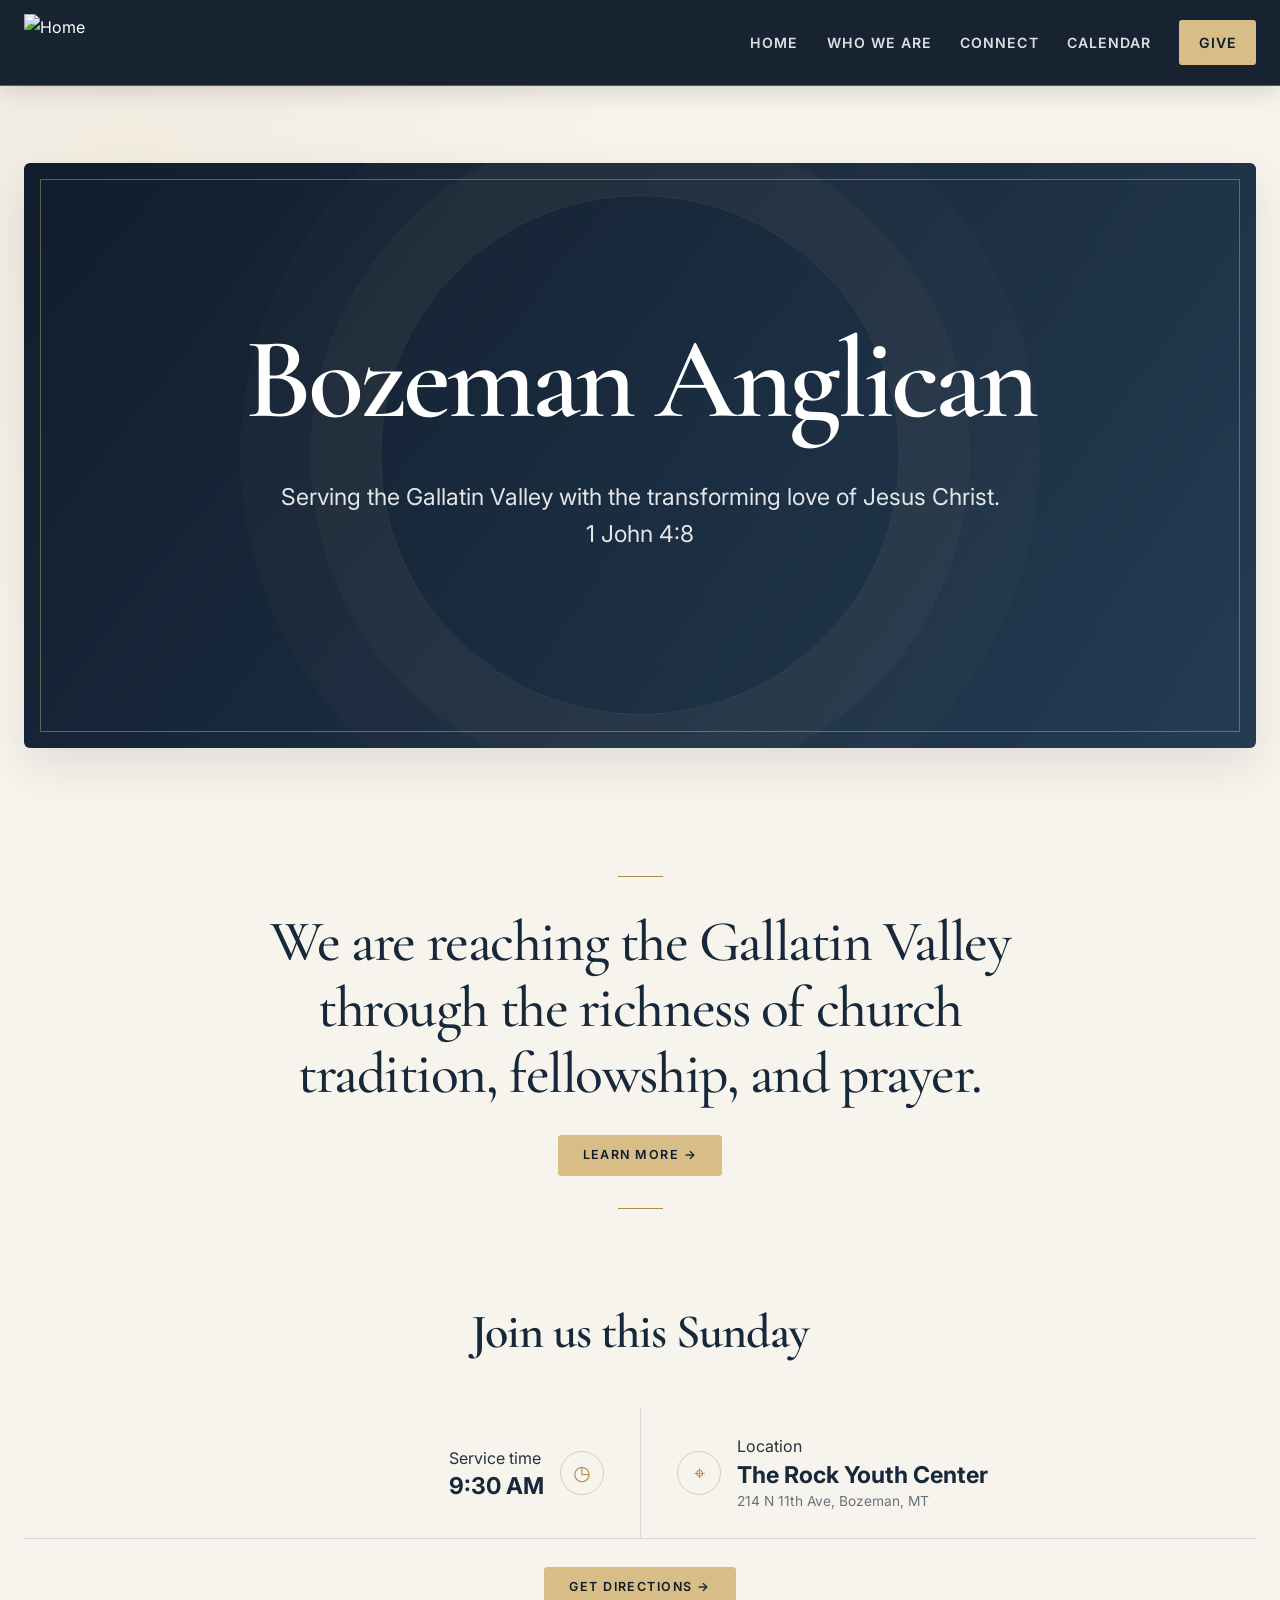
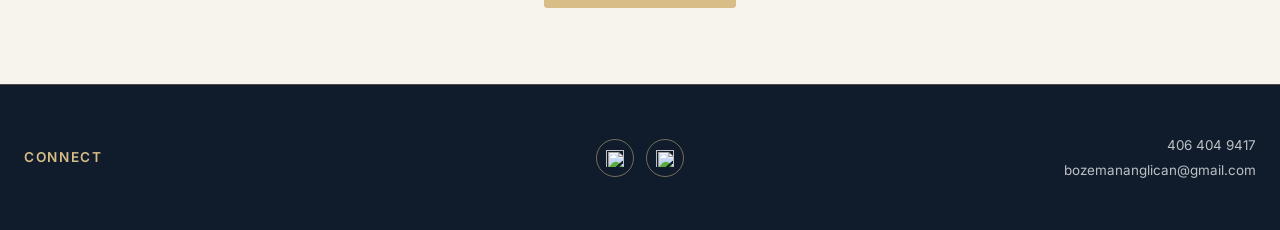
==== index.html @ e76852f2 "first commit" ====
<!DOCTYPE html>
<html lang="en">
    <head>
        <meta charset="UTF-8">
        <meta name="viewport" content="width=device-width, initial-scale=1.0">

        <title>Home | Bozeman Anglican</title>

        <link rel="stylesheet" href="style.css">
    </head>

    <body>
        <div id="header"></div>

        <main class="content">
            <section class="hero">
                <img class="hero-img" src="" alt="">
                <h1>Bozeman Anglican</h1>
                <p class="hero-message">
                    Serving the Gallatin Valley with the transforming love of Jesus Christ. <br>
                    <span>1 John 4:8</span>
                </p>
            </section>

            <section class="home-values">
                <h2>
                    We are reaching the Gallatin Valley through the richness of
                    church tradition, fellowship, and prayer.
                </h2>
                <a class="home-link" href="about.html">Learn More &rarr;</a>
            </section>

            <section class="sunday-worship" aria-labelledby="service-title">
                <div class="service-heading">
                    <h2 id="service-title">Join us this Sunday</h2>
                </div>

                <div class="service-details">
                    <div class="service-detail time">
                        <div>
                            <span class="service-label">Service time</span>
                            <strong>9:30 AM</strong>
                        </div>
                        <span class="service-icon" aria-hidden="true">◷</span>
                    </div>

                    <div class="service-detail location">
                        <span class="service-icon" aria-hidden="true">⌖</span>
                        <div>
                            <span class="service-label">Location</span>
                            <strong>The Rock Youth Center</strong>
                            <span>214 N 11th Ave, Bozeman, MT</span>
                        </div>
                    </div>
                </div>

                <a class="home-link" href="https://www.google.com/maps/search/?api=1&query=214+N+11th+Ave+Bozeman+MT+59715">
                    Get directions &rarr;
                </a>
            </section>
        </main>

        <div id="footer"></div>

        <script src="js/components.js"></script>
    </body>
</html>
---- style.css ----
@import url("https://fonts.googleapis.com/css2?family=Cormorant+Garamond:wght@500;600;700&family=Inter:wght@400;500;600&display=swap");

:root {
    --navy-950: #101c2b;
    --navy-900: #17283b;
    --navy-800: #223a52;
    --gold: #b28a4a;
    --gold-light: #d8bd87;
    --ivory: #f7f4ed;
    --paper: #fffdf9;
    --ink: #26313b;
    --muted: #68727b;
    --line: rgba(23, 40, 59, 0.14);
    --shadow: 0 18px 45px rgba(16, 28, 43, 0.10);
    --radius: 6px;
    --content-width: 100%;
}

*,
*::before,
*::after {
    box-sizing: border-box;
}

html {
    scroll-behavior: smooth;
}

body {
    min-height: 100vh;
    margin: 0;
    display: flex;
    flex-direction: column;
    color: var(--ink);
    background:
        radial-gradient(circle at 10% 10%, rgba(178, 138, 74, 0.08), transparent 32rem),
        var(--ivory);
    font-family: "Inter", system-ui, -apple-system, BlinkMacSystemFont, "Segoe UI", sans-serif;
    font-size: 1rem;
    line-height: 1.7;
    -webkit-font-smoothing: antialiased;
}

main,
.staff,
.beliefs,
.vision {
    width: min(calc(100% - 3rem), var(--content-width));
    margin-inline: auto;
}

h1,
h2,
h3,
h4 {
    margin-top: 0;
    color: var(--navy-900);
    font-family: "Cormorant Garamond", Georgia, serif;
    line-height: 1.15;
}

h2 {
    margin-bottom: 1rem;
    font-size: clamp(2.25rem, 5vw, 4rem);
    font-weight: 600;
    letter-spacing: -0.02em;
}

h3 {
    margin-bottom: 0.8rem;
    font-size: clamp(1.55rem, 3vw, 2.2rem);
    font-weight: 600;
}

h4 {
    font-size: 1.2rem;
    font-weight: 600;
}

p {
    margin: 0 0 1.25rem;
}

a {
    color: inherit;
    text-underline-offset: 0.2em;
}

img {
    display: block;
    max-width: 100%;
}

/* Header and navigation */

#header {
    position: sticky;
    z-index: 100;
    top: 0;
}

header {
    min-height: 86px;
    padding: 0.8rem max(1.5rem, calc((100vw - var(--content-width)) / 2));
    display: flex;
    align-items: center;
    justify-content: space-between;
    gap: 2rem;
    color: #fff;
    background: rgba(16, 28, 43, 0.97);
    border-bottom: 1px solid rgba(216, 189, 135, 0.35);
    box-shadow: 0 5px 24px rgba(0, 0, 0, 0.14);
    backdrop-filter: blur(12px);
}

header > a {
    flex: 0 0 auto;
    text-decoration: none;
}

.logo {
    width: 190px;
    height: 58px;
    object-fit: contain;
    object-position: left center;
}

/* Provides a tasteful wordmark while the logo src is empty. */
header > a:has(.logo[src=""])::after {
    content: "BOZEMAN ANGLICAN";
    color: var(--paper);
    font-family: "Cormorant Garamond", Georgia, serif;
    font-size: 1.28rem;
    font-weight: 600;
    letter-spacing: 0.12em;
}

.logo[src=""] {
    display: none;
}

nav {
    display: flex;
    align-items: center;
    justify-content: flex-end;
    gap: clamp(1rem, 2.2vw, 2rem);
}

nav a {
    position: relative;
    padding: 0.65rem 0;
    color: rgba(255, 255, 255, 0.86);
    font-size: 0.88rem;
    font-weight: 600;
    letter-spacing: 0.075em;
    text-decoration: none;
    text-transform: uppercase;
    transition: color 180ms ease;
}

nav a::after {
    position: absolute;
    right: 0;
    bottom: 0.35rem;
    left: 0;
    height: 1px;
    content: "";
    background: var(--gold-light);
    transform: scaleX(0);
    transition: transform 180ms ease;
}

nav a:hover,
nav a:focus-visible {
    color: #fff;
}

nav a:hover::after,
nav a:focus-visible::after {
    transform: scaleX(1);
}

nav a:last-child {
    padding: 0.65rem 1.2rem;
    color: var(--navy-950);
    background: var(--gold-light);
    border-radius: 3px;
}

nav a:last-child::after {
    display: none;
}

nav a:last-child:hover,
nav a:last-child:focus-visible {
    background: #ead29f;
}

/* Home page */
.content {
    padding-block: clamp(2.5rem, 6vw, 5rem);
}

.hero {
    position: relative;
    min-height: clamp(430px, 65vh, 680px);
    padding: clamp(3rem, 8vw, 7rem);
    display: flex;
    flex-direction: column;
    align-items: center;
    justify-content: center;
    overflow: hidden;
    color: #fff;
    text-align: center;
    background:
        linear-gradient(135deg, rgba(16, 28, 43, 0.96), rgba(34, 58, 82, 0.82)),
        linear-gradient(45deg, #17283b, #3a5165);
    border-radius: var(--radius);
    box-shadow: var(--shadow);
    isolation: isolate;
}

.hero::after {
    position: absolute;
    top: 50%;
    left: 50%;
    z-index: -1;
    width: min(58vw, 520px);
    aspect-ratio: 1;
    content: "";
    border: 1px solid rgba(216, 189, 135, 0.12);
    border-radius: 50%;
    transform: translate(-50%, -50%);
    box-shadow:
        0 0 0 70px rgba(216, 189, 135, 0.035),
        0 0 0 140px rgba(216, 189, 135, 0.02);
}

.hero::before {
    position: absolute;
    inset: 1rem;
    z-index: -1;
    content: "";
    border: 1px solid rgba(216, 189, 135, 0.4);
    pointer-events: none;
}

.hero-img {
    position: absolute;
    inset: 0;
    z-index: -2;
    width: 100%;
    height: 100%;
    object-fit: cover;
    opacity: 0.42;
}

.hero-img[src=""] {
    display: none;
}

.hero h1 {
    color: #fff;
}

.hero h1 {
    max-width: 850px;
    margin-bottom: 0.8rem;
    font-family: "Cormorant Garamond", Georgia, serif;
    font-size: clamp(3.4rem, 9vw, 7.25rem);
    font-weight: 600;
    letter-spacing: -0.035em;
    line-height: 0.95;
}

.hero-message {
    max-width: 760px;
    margin-top: 2rem;
    margin-bottom: 2rem;
    color: rgba(255, 255, 255, 0.88);
    font-size: clamp(1.05rem, 2.2vw, 1.45rem);
    line-height: 1.6;
}
.hero .button-light {
    color: #fff;
    background: transparent;
    border-color: rgba(255, 255, 255, 0.62);
}

.hero .button-light:hover {
    color: var(--navy-950);
    background: #fff;
    border-color: #fff;
}

.home-values {
    max-width: 950px;
    margin: clamp(5rem, 10vw, 9rem) auto 0;
    padding: 0 clamp(1.5rem, 5vw, 3rem);
    text-align: center;
}

.home-values h2 {
    max-width: 850px;
    margin: 0 auto 1.75rem;

    font-size: clamp(2.2rem, 4.5vw, 4rem);
    font-weight: 500;
    line-height: 1.15;
    letter-spacing: -0.025em;
    color: var(--navy-900);
}

.home-values a {
    font-size: 0.78rem;
    font-weight: 600;
    letter-spacing: 0.12em;
    text-transform: uppercase;
    text-decoration: none;
}

.sunday-worship {
    width: 100%;
    margin: clamp(3.5rem, 8vw, 6rem) auto 0;
    position: relative;
    z-index: 2;
}

.service-heading {
    max-width: 650px;
    margin: 0 auto clamp(2rem, 5vw, 3rem);
    text-align: center;
}

.service-heading h2 {
    margin-bottom: 0.55rem;
    font-size: clamp(2rem, 4vw, 3rem);
}

.service-heading > p:last-child {
    margin: 0;
    color: var(--muted);
}

.service-details {
    display: grid;
    grid-template-columns: 1fr 1fr;
    border-bottom: 1px solid var(--line);
}

.service-detail {
    padding: 1.6rem clamp(1rem, 3vw, 2.25rem);
    display: flex;
    align-items: center;
    gap: 1rem;
}

.service-detail + .service-detail {
    border-left: 1px solid var(--line);
}

.service-icon {
    width: 44px;
    height: 44px;
    flex: 0 0 auto;
    display: grid;
    place-items: center;
    color: var(--gold);
    border: 1px solid rgba(178, 138, 74, 0.38);
    border-radius: 50%;
    font-size: 1.25rem;
}

.service-detail div {
    display: flex;
    flex-direction: column;
}

.service-detail strong {
    color: var(--navy-900);
    font-size: 1.45rem;
    line-height: 1.25;
}

.service-detail div > span:last-child:not(.service-label) {
    color: var(--muted);
    font-size: 0.86rem;
}

.service-detail.time {
    justify-content: right;
}
.service-detail.location {
    justify-content: left;
}

.home-values .home-link {
    margin-top: 0.5rem;
}

.sunday-worship .home-link {
    margin-top: 1.75rem;
}
.home-link {
    display: block;
    width: fit-content;
    margin: 0 auto;
    padding: 0.8rem 1.5rem;

    color: var(--navy-950);
    background: var(--gold-light);
    border: 1px solid var(--gold-light);
    border-radius: 3px;

    font-size: 0.78rem;
    font-weight: 600;
    letter-spacing: 0.12em;
    line-height: 1;
    text-decoration: none;
    text-transform: uppercase;

    transition:
        transform 180ms ease,
        background-color 180ms ease,
        border-color 180ms ease,
        box-shadow 180ms ease;
}

.home-link:hover {
    background: #fff;
    border-color: var(--gold);
    transform: translateY(-2px);
    box-shadow: 0 5px 14px rgba(16, 28, 43, 0.1);
}

.home-link:active {
    transform: translateY(0);
}

.home-values::before {
    display: block;
    width: 45px;
    height: 1px;
    margin: 0 auto 2rem;
    content: "";
    background: var(--gold);
}
.home-values::after {
    display: block;
    width: 45px;
    height: 1px;
    margin: 2rem auto 0;
    content: "";
    background: var(--gold);
}

/* About page */

.about-page {
    padding-block: clamp(3.5rem, 8vw, 7rem);
}

.about-page > .vision,
.about-page > .staff,
.about-page > .beliefs {
    width: 100%;
}

.vision {
    max-width: none;
    position: relative;
    overflow: hidden;
}

.vision::after {
    position: absolute;
    right: -110px;
    bottom: -145px;
    width: 310px;
    height: 310px;
    content: "";
    border: 1px solid rgba(178, 138, 74, 0.13);
    border-radius: 50%;
    box-shadow: 0 0 0 48px rgba(178, 138, 74, 0.03);
    pointer-events: none;
}

.vision h1,
.vision p {
    position: relative;
    z-index: 1;
}

.vision h1 {
    margin-bottom: 1.2rem;
    font-size: clamp(3rem, 7vw, 5rem);
}

.vision > p:last-child {
    max-width: 820px;
    margin: 0 auto;
    color: var(--muted);
    font-size: clamp(1.35rem, 2.5vw, 1.75rem);
    line-height: 1.65;
}

.staff {
    padding-top: clamp(4rem, 8vw, 7rem);
}

.staff-heading {
    max-width: 720px;
    margin: 0 auto clamp(2rem, 5vw, 3rem);
    text-align: center;
}

.staff-heading h2 {
    margin-bottom: 0;
    font-size: clamp(2.75rem, 6vw, 4.5rem);
}

.staff-heading > p:last-child {
    margin: 0;
    color: var(--muted);
    font-size: 1.05rem;
}

.priest-window {
    display: grid;
    grid-template-columns: minmax(240px, 0.75fr) minmax(300px, 1.25fr);
    min-height: 390px;
    overflow: hidden;
}

.priest-window > img {
    width: 100%;
    height: 100%;
    min-height: 390px;
    object-fit: cover;
    background: linear-gradient(145deg, var(--navy-800), var(--navy-950));
}

.priest-window > img[src=""] {
    display: block;
}

.staff-description {
    padding: clamp(2.5rem, 6vw, 5rem);
    display: flex;
    flex-direction: column;
    justify-content: center;
}

.staff-description h2 {
    margin-bottom: 0.35rem;
    font-size: clamp(2.3rem, 5vw, 3.8rem);
}

.staff-description h3 {
    margin-bottom: 1.8rem;
    color: var(--gold);
    font-family: "Inter", sans-serif;
    font-size: 0.78rem;
    letter-spacing: 0.2em;
    text-transform: uppercase;
}

.staff-description p:last-child {
    margin-bottom: 0;
    color: var(--muted);
    font-size: 0.93rem;
}

.staff-contact {
    display: flex;
    flex-wrap: wrap;
    gap: 0.25rem 0.7rem;
}

.staff-contact a {
    text-decoration-color: rgba(178, 138, 74, 0.45);
}

.staff-contact a:hover {
    color: var(--gold);
}

.beliefs,
.vision {
    padding: clamp(3.5rem, 7vw, 6rem) clamp(1.5rem, 6vw, 6rem);
    text-align: center;
}

.beliefs {
    margin-top: clamp(4rem, 8vw, 7rem);
}

.beliefs > p {
    margin-bottom: 1.8rem;
}

.beliefs a,
.button {
    display: inline-block;
    padding: 0.8rem 1.45rem;
    color: var(--navy-950);
    background: var(--gold-light);
    border: 1px solid var(--gold-light);
    border-radius: 3px;
    font-size: 0.83rem;
    font-weight: 600;
    letter-spacing: 0.1em;
    text-decoration: none;
    text-transform: uppercase;
    transition: transform 180ms ease, background 180ms ease;
}

.beliefs a:hover,
.button:hover {
    background: #ead29f;
    transform: translateY(-2px);
}

/* Connect page */

.connect-page {
    padding-block: clamp(3.5rem, 8vw, 7rem);
}

.connect-intro {
    max-width: 760px;
    margin: 0 auto clamp(2.5rem, 6vw, 4.5rem);
    text-align: center;
}

.eyebrow {
    margin-bottom: 0.7rem;
    color: var(--gold);
    font-size: 0.76rem;
    font-weight: 600;
    letter-spacing: 0.2em;
    text-transform: uppercase;
}

.connect-intro h1 {
    margin-bottom: 1.2rem;
    font-size: clamp(3rem, 7vw, 5.25rem);
    letter-spacing: -0.03em;
}

.connect-intro > p:last-child {
    max-width: 650px;
    margin: 0 auto;
    color: var(--muted);
    font-size: 1.08rem;
}

.contact-options {
    display: grid;
    grid-template-columns: repeat(2, minmax(0, 1fr));
    gap: 1.25rem;
}

.contact-card {
    min-width: 0;
    padding: clamp(2rem, 5vw, 3.25rem);
    display: flex;
    flex-direction: column;
    align-items: flex-start;
    color: var(--ink);
    background: var(--paper);
    border: 1px solid var(--line);
    border-top: 4px solid var(--gold);
    border-radius: var(--radius);
    box-shadow: 0 12px 32px rgba(16, 28, 43, 0.07);
    text-decoration: none;
    transition: transform 180ms ease, box-shadow 180ms ease, border-color 180ms ease;
}

.contact-card:hover {
    border-color: rgba(178, 138, 74, 0.55);
    box-shadow: var(--shadow);
    transform: translateY(-4px);
}

.contact-icon {
    width: 48px;
    height: 48px;
    margin-bottom: 1.4rem;
    display: grid;
    place-items: center;
    color: var(--paper);
    background: var(--navy-900);
    border-radius: 50%;
    font-family: Georgia, serif;
    font-size: 1.3rem;
}

.contact-label {
    margin-bottom: 0.35rem;
    color: var(--muted);
    font-size: 0.75rem;
    font-weight: 600;
    letter-spacing: 0.14em;
    text-transform: uppercase;
}

.contact-card strong {
    max-width: 100%;
    color: var(--navy-900);
    font-family: "Cormorant Garamond", Georgia, serif;
    font-size: clamp(1.5rem, 3vw, 2rem);
    line-height: 1.25;
    overflow-wrap: anywhere;
}

.contact-action {
    margin-top: 1.4rem;
    color: var(--gold);
    font-size: 0.84rem;
    font-weight: 600;
}

.guest-connection,
.app-connections {
    margin-top: 1.25rem;
    padding: clamp(2.5rem, 6vw, 4.5rem);
    display: flex;
    align-items: center;
    justify-content: space-between;
    gap: clamp(2rem, 5vw, 5rem);
    border-radius: var(--radius);
}

.guest-connection {
    background: var(--navy-900);
    box-shadow: var(--shadow);
}

.guest-connection > div,
.app-connections > div {
    max-width: 650px;
}

.guest-connection h2,
.app-connections h2 {
    margin-bottom: 0.7rem;
    font-size: clamp(2.2rem, 5vw, 3.5rem);
}

.guest-connection h2,
.guest-connection p:not(.eyebrow) {
    color: #fff;
}

.guest-connection p:last-child,
.app-connections p:last-child {
    margin-bottom: 0;
}

.button {
    flex: 0 0 auto;
    text-align: center;
}

.button-gold {
    min-width: 215px;
}

.app-connections {
    margin-bottom: 0;
    background: rgba(255, 253, 249, 0.68);
    border: 1px solid var(--line);
}

.button-outline {
    min-width: 215px;
    color: var(--navy-900);
    background: transparent;
    border-color: var(--navy-900);
}

.button-outline:hover {
    color: #fff;
    background: var(--navy-900);
}

/* Footer */

#footer {
    margin-top: auto;
}

footer {
    padding: 3rem max(1.5rem, calc((100vw - var(--content-width)) / 2));
    display: grid;
    grid-template-columns: 1fr auto 1fr;
    align-items: center;
    gap: 2rem;
    color: rgba(255, 255, 255, 0.78);
    background: var(--navy-950);
    border-top: 1px solid rgba(216, 189, 135, 0.3);
}

footer > a {
    width: fit-content;
    color: var(--gold-light);
    font-size: 0.85rem;
    font-weight: 600;
    letter-spacing: 0.12em;
    text-decoration: none;
    text-transform: uppercase;
}

.footer-socials {
    display: flex;
    align-items: center;
    justify-content: center;
    gap: 0.8rem;
}

.footer-socials a {
    width: 38px;
    height: 38px;
    display: grid;
    place-items: center;
    border: 1px solid rgba(216, 189, 135, 0.5);
    border-radius: 50%;
    transition: background 180ms ease, border-color 180ms ease;
}

.footer-socials a:hover {
    background: rgba(216, 189, 135, 0.14);
    border-color: var(--gold-light);
}

.footer-socials img {
    width: 18px;
    height: 18px;
    object-fit: contain;
}

footer h4 {
    margin: 0;
    color: rgba(255, 255, 255, 0.72);
    font-family: "Inter", sans-serif;
    font-size: 0.84rem;
    font-weight: 400;
    line-height: 1.8;
    text-align: right;
}

/* Keyboard access */

:focus-visible {
    outline: 3px solid var(--gold-light);
    outline-offset: 4px;
}

/* Responsive layout */

@media (max-width: 760px) {
    header {
        padding-block: 1rem;
        flex-direction: column;
        gap: 0.55rem;
    }

    nav {
        width: 100%;
        justify-content: center;
        flex-wrap: wrap;
        gap: 0.2rem 1rem;
    }

    nav a {
        font-size: 0.73rem;
    }

    main,
    .staff,
    .beliefs,
    .vision {
        width: min(calc(100% - 2rem), var(--content-width));
    }

    .hero {
        min-height: 460px;
        padding: 2.5rem 1.75rem;
    }

    .hero::before {
        inset: 0.65rem;
    }

    .sunday-worship {
        width: calc(100% - 1.5rem);
    }

    .service-details {
        grid-template-columns: 1fr;
    }

    .service-detail + .service-detail {
        border-top: 1px solid var(--line);
        border-left: 0;
    }

    .home-welcome {
        grid-template-columns: 1fr;
        gap: 2.5rem;
    }

    .priest-window {
        grid-template-columns: 1fr;
    }

    .contact-options {
        grid-template-columns: 1fr;
    }

    .contact-card {
        align-items: center;
        text-align: center;
    }

    .guest-connection,
    .app-connections {
        flex-direction: column;
        text-align: center;
    }

    .button {
        width: min(100%, 310px);
    }

    .priest-window > img {
        min-height: 280px;
        max-height: 360px;
    }

    .staff-description {
        padding: 2.5rem 1.75rem;
        text-align: center;
    }

    footer {
        grid-template-columns: 1fr;
        justify-items: center;
        text-align: center;
    }

    footer h4 {
        text-align: center;
    }
}

@media (prefers-reduced-motion: reduce) {
    html {
        scroll-behavior: auto;
    }

    *,
    *::before,
    *::after {
        transition-duration: 0.01ms !important;
    }
}
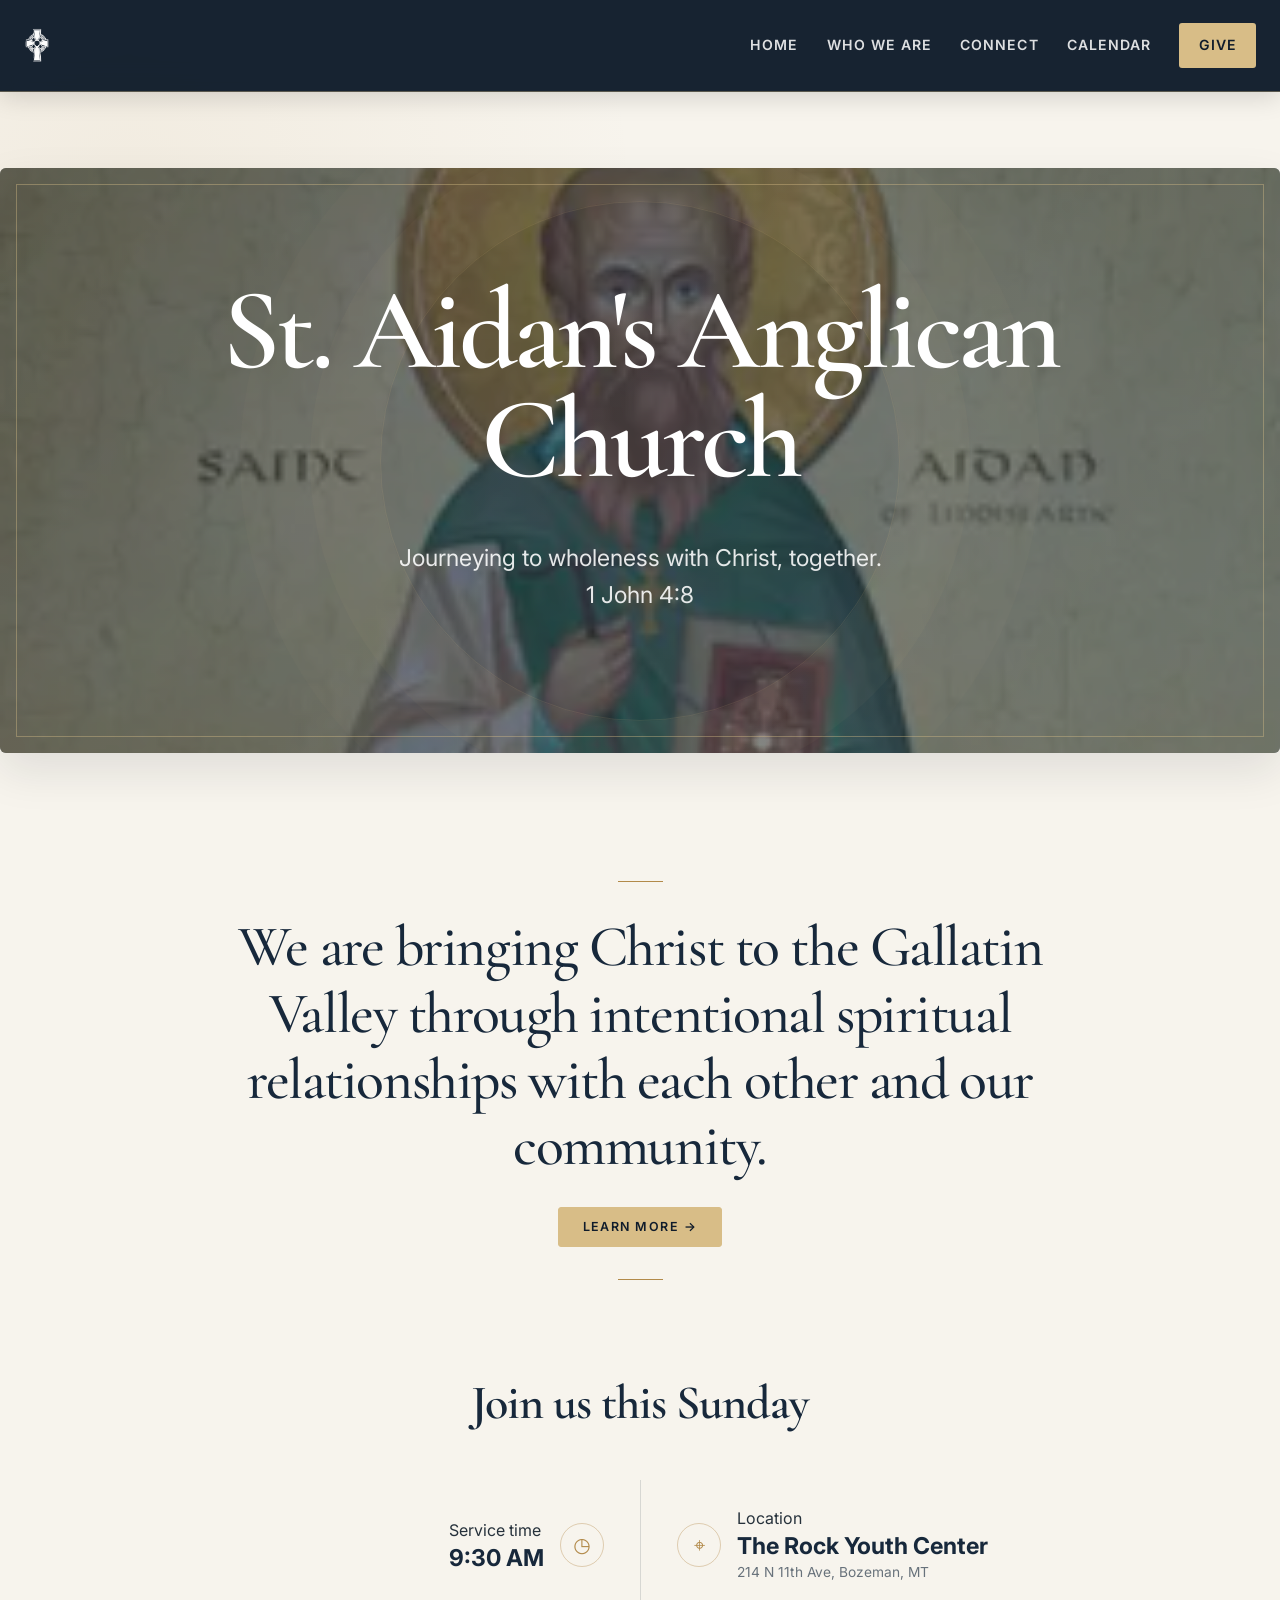
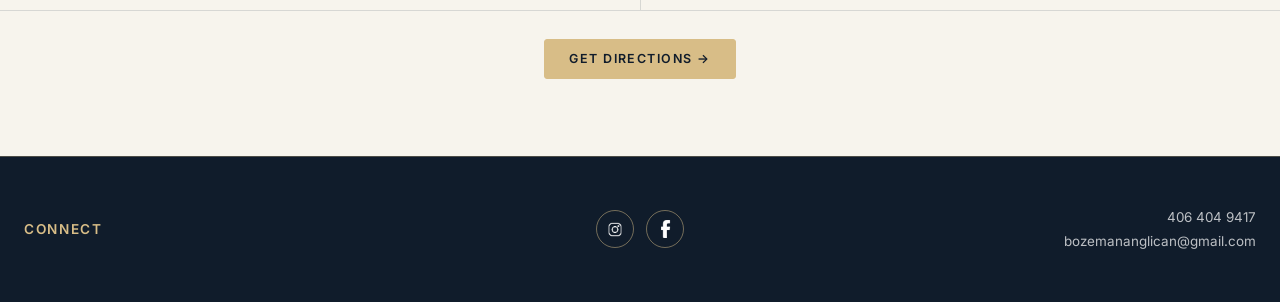
==== commit 908b3179: "added distinctives, images, and worked on cleaning up about page" ====
--- a/index.html
+++ b/index.html
@@ -7,6 +7,7 @@
         <title>Home | Bozeman Anglican</title>
 
         <link rel="stylesheet" href="style.css">
+        <link rel="stylesheet" href="index.css">
     </head>
 
     <body>
@@ -14,18 +15,19 @@
 
         <main class="content">
             <section class="hero">
-                <img class="hero-img" src="" alt="">
-                <h1>Bozeman Anglican</h1>
+                <img class="hero-img" src="images/hero-img.png" alt="">
+                <h1>St. Aidan's Anglican Church</h1>
                 <p class="hero-message">
-                    Serving the Gallatin Valley with the transforming love of Jesus Christ. <br>
+                    Journeying to wholeness with Christ, together. <br>
                     <span>1 John 4:8</span>
                 </p>
             </section>
 
             <section class="home-values">
                 <h2>
-                    We are reaching the Gallatin Valley through the richness of
-                    church tradition, fellowship, and prayer.
+                    We are bringing Christ to the Gallatin Valley
+                    through intentional spiritual relationships with
+                    each other and our community.
                 </h2>
                 <a class="home-link" href="about.html">Learn More &rarr;</a>
             </section>
--- a/style.css
+++ b/style.css
@@ -41,13 +41,7 @@
     -webkit-font-smoothing: antialiased;
 }
 
-main,
-.staff,
-.beliefs,
-.vision {
-    width: min(calc(100% - 3rem), var(--content-width));
-    margin-inline: auto;
-}
+
 
 h1,
 h2,
@@ -119,8 +113,8 @@
 }
 
 .logo {
-    width: 190px;
-    height: 58px;
+    width: 240px;
+    height: 65px;
     object-fit: contain;
     object-position: left center;
 }
@@ -196,595 +190,6 @@
     background: #ead29f;
 }
 
-/* Home page */
-.content {
-    padding-block: clamp(2.5rem, 6vw, 5rem);
-}
-
-.hero {
-    position: relative;
-    min-height: clamp(430px, 65vh, 680px);
-    padding: clamp(3rem, 8vw, 7rem);
-    display: flex;
-    flex-direction: column;
-    align-items: center;
-    justify-content: center;
-    overflow: hidden;
-    color: #fff;
-    text-align: center;
-    background:
-        linear-gradient(135deg, rgba(16, 28, 43, 0.96), rgba(34, 58, 82, 0.82)),
-        linear-gradient(45deg, #17283b, #3a5165);
-    border-radius: var(--radius);
-    box-shadow: var(--shadow);
-    isolation: isolate;
-}
-
-.hero::after {
-    position: absolute;
-    top: 50%;
-    left: 50%;
-    z-index: -1;
-    width: min(58vw, 520px);
-    aspect-ratio: 1;
-    content: "";
-    border: 1px solid rgba(216, 189, 135, 0.12);
-    border-radius: 50%;
-    transform: translate(-50%, -50%);
-    box-shadow:
-        0 0 0 70px rgba(216, 189, 135, 0.035),
-        0 0 0 140px rgba(216, 189, 135, 0.02);
-}
-
-.hero::before {
-    position: absolute;
-    inset: 1rem;
-    z-index: -1;
-    content: "";
-    border: 1px solid rgba(216, 189, 135, 0.4);
-    pointer-events: none;
-}
-
-.hero-img {
-    position: absolute;
-    inset: 0;
-    z-index: -2;
-    width: 100%;
-    height: 100%;
-    object-fit: cover;
-    opacity: 0.42;
-}
-
-.hero-img[src=""] {
-    display: none;
-}
-
-.hero h1 {
-    color: #fff;
-}
-
-.hero h1 {
-    max-width: 850px;
-    margin-bottom: 0.8rem;
-    font-family: "Cormorant Garamond", Georgia, serif;
-    font-size: clamp(3.4rem, 9vw, 7.25rem);
-    font-weight: 600;
-    letter-spacing: -0.035em;
-    line-height: 0.95;
-}
-
-.hero-message {
-    max-width: 760px;
-    margin-top: 2rem;
-    margin-bottom: 2rem;
-    color: rgba(255, 255, 255, 0.88);
-    font-size: clamp(1.05rem, 2.2vw, 1.45rem);
-    line-height: 1.6;
-}
-.hero .button-light {
-    color: #fff;
-    background: transparent;
-    border-color: rgba(255, 255, 255, 0.62);
-}
-
-.hero .button-light:hover {
-    color: var(--navy-950);
-    background: #fff;
-    border-color: #fff;
-}
-
-.home-values {
-    max-width: 950px;
-    margin: clamp(5rem, 10vw, 9rem) auto 0;
-    padding: 0 clamp(1.5rem, 5vw, 3rem);
-    text-align: center;
-}
-
-.home-values h2 {
-    max-width: 850px;
-    margin: 0 auto 1.75rem;
-
-    font-size: clamp(2.2rem, 4.5vw, 4rem);
-    font-weight: 500;
-    line-height: 1.15;
-    letter-spacing: -0.025em;
-    color: var(--navy-900);
-}
-
-.home-values a {
-    font-size: 0.78rem;
-    font-weight: 600;
-    letter-spacing: 0.12em;
-    text-transform: uppercase;
-    text-decoration: none;
-}
-
-.sunday-worship {
-    width: 100%;
-    margin: clamp(3.5rem, 8vw, 6rem) auto 0;
-    position: relative;
-    z-index: 2;
-}
-
-.service-heading {
-    max-width: 650px;
-    margin: 0 auto clamp(2rem, 5vw, 3rem);
-    text-align: center;
-}
-
-.service-heading h2 {
-    margin-bottom: 0.55rem;
-    font-size: clamp(2rem, 4vw, 3rem);
-}
-
-.service-heading > p:last-child {
-    margin: 0;
-    color: var(--muted);
-}
-
-.service-details {
-    display: grid;
-    grid-template-columns: 1fr 1fr;
-    border-bottom: 1px solid var(--line);
-}
-
-.service-detail {
-    padding: 1.6rem clamp(1rem, 3vw, 2.25rem);
-    display: flex;
-    align-items: center;
-    gap: 1rem;
-}
-
-.service-detail + .service-detail {
-    border-left: 1px solid var(--line);
-}
-
-.service-icon {
-    width: 44px;
-    height: 44px;
-    flex: 0 0 auto;
-    display: grid;
-    place-items: center;
-    color: var(--gold);
-    border: 1px solid rgba(178, 138, 74, 0.38);
-    border-radius: 50%;
-    font-size: 1.25rem;
-}
-
-.service-detail div {
-    display: flex;
-    flex-direction: column;
-}
-
-.service-detail strong {
-    color: var(--navy-900);
-    font-size: 1.45rem;
-    line-height: 1.25;
-}
-
-.service-detail div > span:last-child:not(.service-label) {
-    color: var(--muted);
-    font-size: 0.86rem;
-}
-
-.service-detail.time {
-    justify-content: right;
-}
-.service-detail.location {
-    justify-content: left;
-}
-
-.home-values .home-link {
-    margin-top: 0.5rem;
-}
-
-.sunday-worship .home-link {
-    margin-top: 1.75rem;
-}
-.home-link {
-    display: block;
-    width: fit-content;
-    margin: 0 auto;
-    padding: 0.8rem 1.5rem;
-
-    color: var(--navy-950);
-    background: var(--gold-light);
-    border: 1px solid var(--gold-light);
-    border-radius: 3px;
-
-    font-size: 0.78rem;
-    font-weight: 600;
-    letter-spacing: 0.12em;
-    line-height: 1;
-    text-decoration: none;
-    text-transform: uppercase;
-
-    transition:
-        transform 180ms ease,
-        background-color 180ms ease,
-        border-color 180ms ease,
-        box-shadow 180ms ease;
-}
-
-.home-link:hover {
-    background: #fff;
-    border-color: var(--gold);
-    transform: translateY(-2px);
-    box-shadow: 0 5px 14px rgba(16, 28, 43, 0.1);
-}
-
-.home-link:active {
-    transform: translateY(0);
-}
-
-.home-values::before {
-    display: block;
-    width: 45px;
-    height: 1px;
-    margin: 0 auto 2rem;
-    content: "";
-    background: var(--gold);
-}
-.home-values::after {
-    display: block;
-    width: 45px;
-    height: 1px;
-    margin: 2rem auto 0;
-    content: "";
-    background: var(--gold);
-}
-
-/* About page */
-
-.about-page {
-    padding-block: clamp(3.5rem, 8vw, 7rem);
-}
-
-.about-page > .vision,
-.about-page > .staff,
-.about-page > .beliefs {
-    width: 100%;
-}
-
-.vision {
-    max-width: none;
-    position: relative;
-    overflow: hidden;
-}
-
-.vision::after {
-    position: absolute;
-    right: -110px;
-    bottom: -145px;
-    width: 310px;
-    height: 310px;
-    content: "";
-    border: 1px solid rgba(178, 138, 74, 0.13);
-    border-radius: 50%;
-    box-shadow: 0 0 0 48px rgba(178, 138, 74, 0.03);
-    pointer-events: none;
-}
-
-.vision h1,
-.vision p {
-    position: relative;
-    z-index: 1;
-}
-
-.vision h1 {
-    margin-bottom: 1.2rem;
-    font-size: clamp(3rem, 7vw, 5rem);
-}
-
-.vision > p:last-child {
-    max-width: 820px;
-    margin: 0 auto;
-    color: var(--muted);
-    font-size: clamp(1.35rem, 2.5vw, 1.75rem);
-    line-height: 1.65;
-}
-
-.staff {
-    padding-top: clamp(4rem, 8vw, 7rem);
-}
-
-.staff-heading {
-    max-width: 720px;
-    margin: 0 auto clamp(2rem, 5vw, 3rem);
-    text-align: center;
-}
-
-.staff-heading h2 {
-    margin-bottom: 0;
-    font-size: clamp(2.75rem, 6vw, 4.5rem);
-}
-
-.staff-heading > p:last-child {
-    margin: 0;
-    color: var(--muted);
-    font-size: 1.05rem;
-}
-
-.priest-window {
-    display: grid;
-    grid-template-columns: minmax(240px, 0.75fr) minmax(300px, 1.25fr);
-    min-height: 390px;
-    overflow: hidden;
-}
-
-.priest-window > img {
-    width: 100%;
-    height: 100%;
-    min-height: 390px;
-    object-fit: cover;
-    background: linear-gradient(145deg, var(--navy-800), var(--navy-950));
-}
-
-.priest-window > img[src=""] {
-    display: block;
-}
-
-.staff-description {
-    padding: clamp(2.5rem, 6vw, 5rem);
-    display: flex;
-    flex-direction: column;
-    justify-content: center;
-}
-
-.staff-description h2 {
-    margin-bottom: 0.35rem;
-    font-size: clamp(2.3rem, 5vw, 3.8rem);
-}
-
-.staff-description h3 {
-    margin-bottom: 1.8rem;
-    color: var(--gold);
-    font-family: "Inter", sans-serif;
-    font-size: 0.78rem;
-    letter-spacing: 0.2em;
-    text-transform: uppercase;
-}
-
-.staff-description p:last-child {
-    margin-bottom: 0;
-    color: var(--muted);
-    font-size: 0.93rem;
-}
-
-.staff-contact {
-    display: flex;
-    flex-wrap: wrap;
-    gap: 0.25rem 0.7rem;
-}
-
-.staff-contact a {
-    text-decoration-color: rgba(178, 138, 74, 0.45);
-}
-
-.staff-contact a:hover {
-    color: var(--gold);
-}
-
-.beliefs,
-.vision {
-    padding: clamp(3.5rem, 7vw, 6rem) clamp(1.5rem, 6vw, 6rem);
-    text-align: center;
-}
-
-.beliefs {
-    margin-top: clamp(4rem, 8vw, 7rem);
-}
-
-.beliefs > p {
-    margin-bottom: 1.8rem;
-}
-
-.beliefs a,
-.button {
-    display: inline-block;
-    padding: 0.8rem 1.45rem;
-    color: var(--navy-950);
-    background: var(--gold-light);
-    border: 1px solid var(--gold-light);
-    border-radius: 3px;
-    font-size: 0.83rem;
-    font-weight: 600;
-    letter-spacing: 0.1em;
-    text-decoration: none;
-    text-transform: uppercase;
-    transition: transform 180ms ease, background 180ms ease;
-}
-
-.beliefs a:hover,
-.button:hover {
-    background: #ead29f;
-    transform: translateY(-2px);
-}
-
-/* Connect page */
-
-.connect-page {
-    padding-block: clamp(3.5rem, 8vw, 7rem);
-}
-
-.connect-intro {
-    max-width: 760px;
-    margin: 0 auto clamp(2.5rem, 6vw, 4.5rem);
-    text-align: center;
-}
-
-.eyebrow {
-    margin-bottom: 0.7rem;
-    color: var(--gold);
-    font-size: 0.76rem;
-    font-weight: 600;
-    letter-spacing: 0.2em;
-    text-transform: uppercase;
-}
-
-.connect-intro h1 {
-    margin-bottom: 1.2rem;
-    font-size: clamp(3rem, 7vw, 5.25rem);
-    letter-spacing: -0.03em;
-}
-
-.connect-intro > p:last-child {
-    max-width: 650px;
-    margin: 0 auto;
-    color: var(--muted);
-    font-size: 1.08rem;
-}
-
-.contact-options {
-    display: grid;
-    grid-template-columns: repeat(2, minmax(0, 1fr));
-    gap: 1.25rem;
-}
-
-.contact-card {
-    min-width: 0;
-    padding: clamp(2rem, 5vw, 3.25rem);
-    display: flex;
-    flex-direction: column;
-    align-items: flex-start;
-    color: var(--ink);
-    background: var(--paper);
-    border: 1px solid var(--line);
-    border-top: 4px solid var(--gold);
-    border-radius: var(--radius);
-    box-shadow: 0 12px 32px rgba(16, 28, 43, 0.07);
-    text-decoration: none;
-    transition: transform 180ms ease, box-shadow 180ms ease, border-color 180ms ease;
-}
-
-.contact-card:hover {
-    border-color: rgba(178, 138, 74, 0.55);
-    box-shadow: var(--shadow);
-    transform: translateY(-4px);
-}
-
-.contact-icon {
-    width: 48px;
-    height: 48px;
-    margin-bottom: 1.4rem;
-    display: grid;
-    place-items: center;
-    color: var(--paper);
-    background: var(--navy-900);
-    border-radius: 50%;
-    font-family: Georgia, serif;
-    font-size: 1.3rem;
-}
-
-.contact-label {
-    margin-bottom: 0.35rem;
-    color: var(--muted);
-    font-size: 0.75rem;
-    font-weight: 600;
-    letter-spacing: 0.14em;
-    text-transform: uppercase;
-}
-
-.contact-card strong {
-    max-width: 100%;
-    color: var(--navy-900);
-    font-family: "Cormorant Garamond", Georgia, serif;
-    font-size: clamp(1.5rem, 3vw, 2rem);
-    line-height: 1.25;
-    overflow-wrap: anywhere;
-}
-
-.contact-action {
-    margin-top: 1.4rem;
-    color: var(--gold);
-    font-size: 0.84rem;
-    font-weight: 600;
-}
-
-.guest-connection,
-.app-connections {
-    margin-top: 1.25rem;
-    padding: clamp(2.5rem, 6vw, 4.5rem);
-    display: flex;
-    align-items: center;
-    justify-content: space-between;
-    gap: clamp(2rem, 5vw, 5rem);
-    border-radius: var(--radius);
-}
-
-.guest-connection {
-    background: var(--navy-900);
-    box-shadow: var(--shadow);
-}
-
-.guest-connection > div,
-.app-connections > div {
-    max-width: 650px;
-}
-
-.guest-connection h2,
-.app-connections h2 {
-    margin-bottom: 0.7rem;
-    font-size: clamp(2.2rem, 5vw, 3.5rem);
-}
-
-.guest-connection h2,
-.guest-connection p:not(.eyebrow) {
-    color: #fff;
-}
-
-.guest-connection p:last-child,
-.app-connections p:last-child {
-    margin-bottom: 0;
-}
-
-.button {
-    flex: 0 0 auto;
-    text-align: center;
-}
-
-.button-gold {
-    min-width: 215px;
-}
-
-.app-connections {
-    margin-bottom: 0;
-    background: rgba(255, 253, 249, 0.68);
-    border: 1px solid var(--line);
-}
-
-.button-outline {
-    min-width: 215px;
-    color: var(--navy-900);
-    background: transparent;
-    border-color: var(--navy-900);
-}
-
-.button-outline:hover {
-    color: #fff;
-    background: var(--navy-900);
-}
-
 /* Footer */
 
 #footer {
--- a/index.css
+++ b/index.css
@@ -0,0 +1,256 @@
+.content {
+    padding-block: clamp(2.5rem, 6vw, 5rem);
+}
+
+.hero {
+    position: relative;
+    min-height: clamp(430px, 65vh, 680px);
+    padding: clamp(3rem, 8vw, 7rem);
+    display: flex;
+    flex-direction: column;
+    align-items: center;
+    justify-content: center;
+    overflow: hidden;
+    color: #fff;
+    text-align: center;
+    background:
+        linear-gradient(135deg, rgba(16, 28, 43, 0.96), rgba(34, 58, 82, 0.82)),
+        linear-gradient(45deg, #17283b, #3a5165);
+    border-radius: var(--radius);
+    box-shadow: var(--shadow);
+    isolation: isolate;
+}
+
+.hero::after {
+    position: absolute;
+    top: 50%;
+    left: 50%;
+    z-index: -1;
+    width: min(58vw, 520px);
+    aspect-ratio: 1;
+    content: "";
+    border: 1px solid rgba(216, 189, 135, 0.12);
+    border-radius: 50%;
+    transform: translate(-50%, -50%);
+    box-shadow:
+        0 0 0 70px rgba(216, 189, 135, 0.035),
+        0 0 0 140px rgba(216, 189, 135, 0.02);
+}
+
+.hero::before {
+    position: absolute;
+    inset: 1rem;
+    z-index: -1;
+    content: "";
+    border: 1px solid rgba(216, 189, 135, 0.4);
+    pointer-events: none;
+}
+
+.hero-img {
+    position: absolute;
+    inset: 0;
+    z-index: -2;
+    width: 100%;
+    height: 100%;
+    object-fit: cover;
+    opacity: 0.42;
+}
+
+.hero-img[src=""] {
+    display: none;
+}
+
+.hero h1 {
+    color: #fff;
+}
+
+.hero h1 {
+    max-width: 850px;
+    margin-bottom: 0.8rem;
+    font-family: "Cormorant Garamond", Georgia, serif;
+    font-size: clamp(3.4rem, 9vw, 7.25rem);
+    font-weight: 600;
+    letter-spacing: -0.035em;
+    line-height: 0.95;
+}
+
+.hero-message {
+    max-width: 760px;
+    margin-top: 2rem;
+    margin-bottom: 2rem;
+    color: rgba(255, 255, 255, 0.88);
+    font-size: clamp(1.05rem, 2.2vw, 1.45rem);
+    line-height: 1.6;
+}
+.hero .button-light {
+    color: #fff;
+    background: transparent;
+    border-color: rgba(255, 255, 255, 0.62);
+}
+
+.hero .button-light:hover {
+    color: var(--navy-950);
+    background: #fff;
+    border-color: #fff;
+}
+
+.home-values {
+    max-width: 950px;
+    margin: clamp(5rem, 10vw, 9rem) auto 0;
+    padding: 0 clamp(1.5rem, 5vw, 3rem);
+    text-align: center;
+}
+
+.home-values h2 {
+    max-width: 850px;
+    margin: 0 auto 1.75rem;
+
+    font-size: clamp(2.2rem, 4.5vw, 4rem);
+    font-weight: 500;
+    line-height: 1.15;
+    letter-spacing: -0.025em;
+    color: var(--navy-900);
+}
+
+.home-values a {
+    font-size: 0.78rem;
+    font-weight: 600;
+    letter-spacing: 0.12em;
+    text-transform: uppercase;
+    text-decoration: none;
+}
+
+.sunday-worship {
+    width: 100%;
+    margin: clamp(3.5rem, 8vw, 6rem) auto 0;
+    position: relative;
+    z-index: 2;
+}
+
+.service-heading {
+    max-width: 650px;
+    margin: 0 auto clamp(2rem, 5vw, 3rem);
+    text-align: center;
+}
+
+.service-heading h2 {
+    margin-bottom: 0.55rem;
+    font-size: clamp(2rem, 4vw, 3rem);
+}
+
+.service-heading > p:last-child {
+    margin: 0;
+    color: var(--muted);
+}
+
+.service-details {
+    display: grid;
+    grid-template-columns: 1fr 1fr;
+    border-bottom: 1px solid var(--line);
+}
+
+.service-detail {
+    padding: 1.6rem clamp(1rem, 3vw, 2.25rem);
+    display: flex;
+    align-items: center;
+    gap: 1rem;
+}
+
+.service-detail + .service-detail {
+    border-left: 1px solid var(--line);
+}
+
+.service-icon {
+    width: 44px;
+    height: 44px;
+    flex: 0 0 auto;
+    display: grid;
+    place-items: center;
+    color: var(--gold);
+    border: 1px solid rgba(178, 138, 74, 0.38);
+    border-radius: 50%;
+    font-size: 1.25rem;
+}
+
+.service-detail div {
+    display: flex;
+    flex-direction: column;
+}
+
+.service-detail strong {
+    color: var(--navy-900);
+    font-size: 1.45rem;
+    line-height: 1.25;
+}
+
+.service-detail div > span:last-child:not(.service-label) {
+    color: var(--muted);
+    font-size: 0.86rem;
+}
+
+.service-detail.time {
+    justify-content: right;
+}
+.service-detail.location {
+    justify-content: left;
+}
+
+.home-values .home-link {
+    margin-top: 0.5rem;
+}
+
+.sunday-worship .home-link {
+    margin-top: 1.75rem;
+}
+.home-link {
+    display: block;
+    width: fit-content;
+    margin: 0 auto;
+    padding: 0.8rem 1.5rem;
+
+    color: var(--navy-950);
+    background: var(--gold-light);
+    border: 1px solid var(--gold-light);
+    border-radius: 3px;
+
+    font-size: 0.78rem;
+    font-weight: 600;
+    letter-spacing: 0.12em;
+    line-height: 1;
+    text-decoration: none;
+    text-transform: uppercase;
+
+    transition:
+        transform 180ms ease,
+        background-color 180ms ease,
+        border-color 180ms ease,
+        box-shadow 180ms ease;
+}
+
+.home-link:hover {
+    background: #fff;
+    border-color: var(--gold);
+    transform: translateY(-2px);
+    box-shadow: 0 5px 14px rgba(16, 28, 43, 0.1);
+}
+
+.home-link:active {
+    transform: translateY(0);
+}
+
+.home-values::before {
+    display: block;
+    width: 45px;
+    height: 1px;
+    margin: 0 auto 2rem;
+    content: "";
+    background: var(--gold);
+}
+.home-values::after {
+    display: block;
+    width: 45px;
+    height: 1px;
+    margin: 2rem auto 0;
+    content: "";
+    background: var(--gold);
+}
